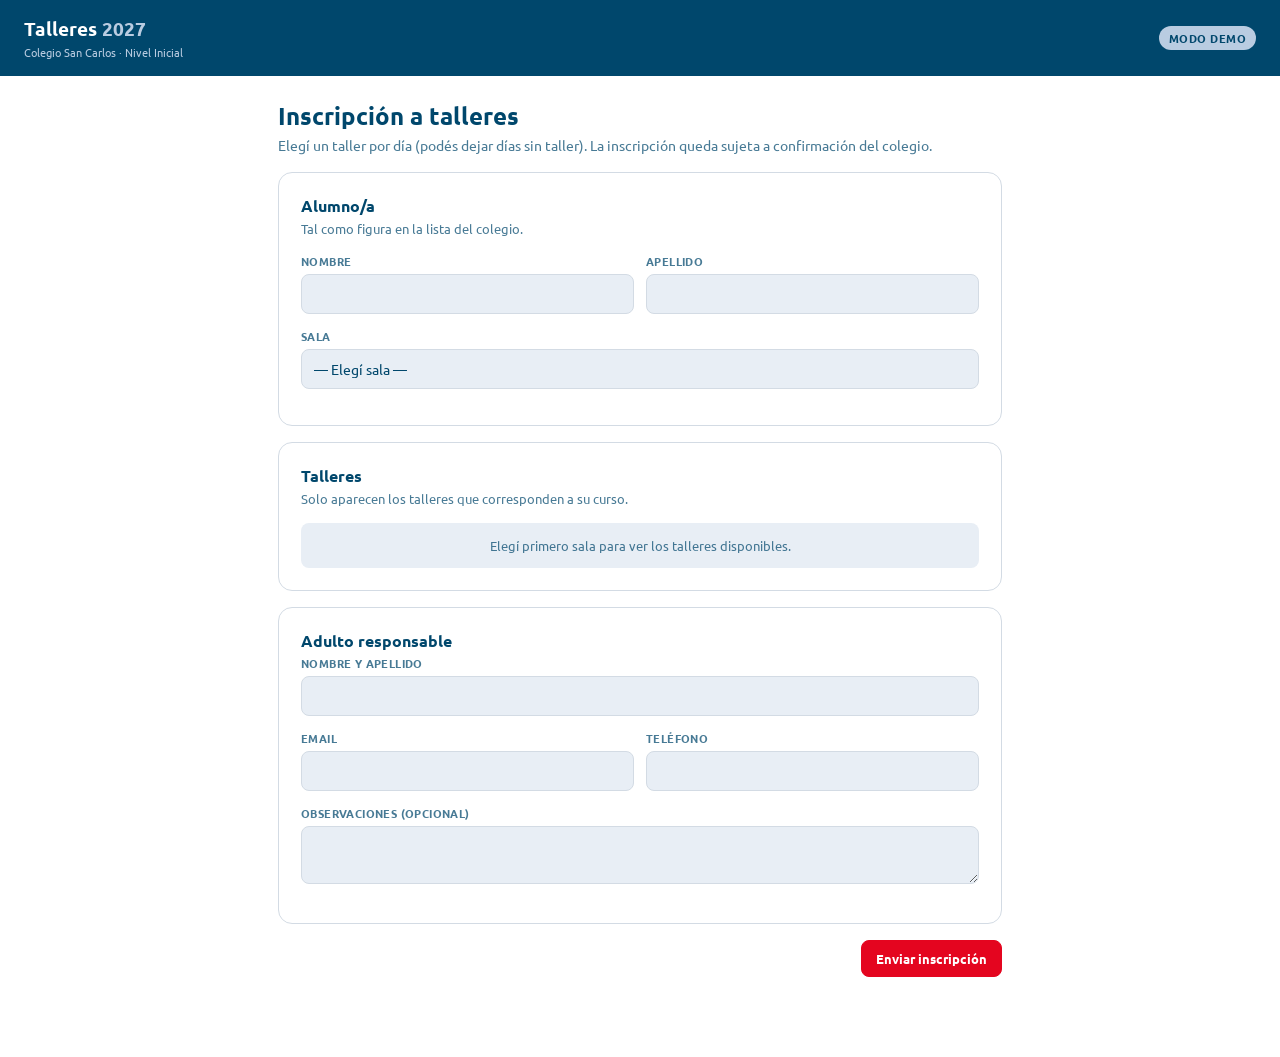
==== inicial.html @ b0eff158 "Talleres 2027: formularios de inscripción y panel de gestión Co-Authored-By: Claude Opus 5.5 <norepl" ====
<!DOCTYPE html>
<html lang="es">
<head>
<meta charset="UTF-8">
<meta name="viewport" content="width=device-width, initial-scale=1">
<title>Inscripción a Talleres</title>
<link href="https://fonts.googleapis.com/css2?family=Ubuntu:wght@400;500;700&family=Ubuntu+Mono&display=swap" rel="stylesheet">
<link rel="stylesheet" href="/css/base.css">
<link rel="stylesheet" href="/css/form.css">
</head>
<body data-nivel="inicial">
<header class="top">
  <div>
    <div class="logo">Talleres <span id="t-anio"></span></div>
    <div class="logo-sub">Colegio San Carlos · <span id="t-nivel"></span></div>
  </div>
  <div class="spacer"></div>
  <span class="demo-badge" id="demo" hidden>Modo demo</span>
</header>

<main class="wrap">
  <div class="hero">
    <h1>Inscripción a talleres</h1>
    <p>Elegí un taller por día (podés dejar días sin taller). La inscripción queda sujeta a confirmación del colegio.</p>
  </div>

  <form id="form" novalidate>
    <section class="card">
      <h2>Alumno/a</h2>
      <p class="sub">Tal como figura en la lista del colegio.</p>
      <div class="row2">
        <div class="field"><label for="nombre">Nombre</label><input id="nombre" autocomplete="off"></div>
        <div class="field"><label for="apellido">Apellido</label><input id="apellido" autocomplete="off"></div>
      </div>
      <div class="field"><label for="curso" id="lbl-curso">Curso</label><select id="curso"></select></div>
    </section>

    <section class="card">
      <h2>Talleres</h2>
      <p class="sub">Solo aparecen los talleres que corresponden a su curso.</p>
      <div id="dias"></div>
    </section>

    <section class="card">
      <h2>Adulto responsable</h2>
      <div class="field"><label for="responsable">Nombre y apellido</label><input id="responsable" autocomplete="name"></div>
      <div class="row2">
        <div class="field"><label for="email">Email</label><input id="email" type="email" autocomplete="email"></div>
        <div class="field"><label for="telefono">Teléfono</label><input id="telefono" type="tel" autocomplete="tel"></div>
      </div>
      <div class="field"><label for="observaciones">Observaciones (opcional)</label><textarea id="observaciones" rows="2"></textarea></div>
    </section>

    <div class="footer-bar">
      <span id="resumen"></span>
      <button class="btn btn-red" id="enviar" type="submit">Enviar inscripción</button>
    </div>
  </form>

  <section class="card" id="ok" hidden>
    <div class="check">✓</div>
    <h2>¡Inscripción enviada!</h2>
    <div id="ok-detalle"></div>
    <button class="btn btn-primary" id="otra" type="button">Inscribir a otro hermano/a</button>
  </section>
</main>
<div id="toast"></div>

<script src="/config/talleres.js"></script>
<script src="/js/supabase-config.js"></script>
<script src="/js/db.js"></script>
<script src="/js/form.js"></script>
</body>
</html>
---- css/base.css ----
*, *::before, *::after { box-sizing: border-box; margin: 0; padding: 0; }
[hidden] { display: none !important; }

:root {
  /* Tokens — Colegio San Carlos Diálogos */
  --azul: #00476c; --azul-dk: #003550; --rojo: #e4051f; --blanco: #ffffff;
  --celeste: #b9cce1; --celeste-lt: #e8eef5; --gris: #b2b2b2;
  --bg: var(--celeste-lt); --surface: var(--blanco); --border: #d3dbe4;
  --text: var(--azul); --muted: rgba(0,71,108,.72);
  --green: var(--azul); --green-lt: var(--celeste-lt); --amber: #8a5300; --amber-lt: #fff2dc;
  --radius: 8px; --shadow: none;
  --s1: 8px; --s2: 16px; --s3: 24px; --s4: 40px;
  --d0-bg: var(--celeste-lt); --d0-t: var(--azul); --d0-bd: var(--celeste);
  --d1-bg: var(--celeste-lt); --d1-t: var(--azul); --d1-bd: var(--celeste);
  --d2-bg: var(--celeste-lt); --d2-t: var(--azul); --d2-bd: var(--celeste);
  --d3-bg: var(--celeste-lt); --d3-t: var(--azul); --d3-bd: var(--celeste);
  --d4-bg: var(--celeste-lt); --d4-t: var(--azul); --d4-bd: var(--celeste);
}

body { font-family: 'Ubuntu', system-ui, sans-serif; background: var(--blanco); color: var(--text); min-height: 100vh; }

header.top {
  background: var(--azul); color: #fff; padding: 16px 24px;
  display: flex; align-items: center; gap: 14px; flex-wrap: wrap;
  
}
.logo { font-size: 19px; font-weight: 600; }
.logo span { color: var(--celeste); }
.logo-sub { font-size: 11px; color: var(--celeste); margin-top: 2px; }
.spacer { flex: 1; }

.btn {
  display: inline-flex; align-items: center; gap: 7px;
  font-family: inherit; font-size: 13px; font-weight: 600;
  padding: 9px 14px; border-radius: 8px; cursor: pointer;
  border: 1.5px solid var(--border); background: var(--surface); color: var(--text);
  transition: background .15s, border-color .15s, opacity .15s; white-space: nowrap;
}
.btn:hover { border-color: #c9c2b7; }
.btn:disabled { opacity: .5; cursor: default; }
.btn-primary { background: var(--azul); border-color: var(--azul); color: #fff; }
.btn-primary:hover { background: var(--azul-dk); border-color: var(--azul-dk); }
.btn-red { background: var(--rojo); border-color: var(--rojo); color: #fff; }
.btn-ghost-light { background: rgba(255,255,255,.13); border-color: rgba(255,255,255,.28); color: #fff; }
.btn-ghost-light:hover { background: rgba(255,255,255,.22); border-color: rgba(255,255,255,.4); }
.btn-sm { font-size: 12px; padding: 6px 10px; }

.field { margin-bottom: 14px; }
.field label {
  display: block; font-size: 11px; font-weight: 600; color: var(--muted);
  margin-bottom: 5px; letter-spacing: .4px; text-transform: uppercase;
}
.input, .field input, .field select, .field textarea {
  width: 100%; font-family: inherit; font-size: 14px; color: var(--text);
  background: var(--bg); border: 1.5px solid var(--border); border-radius: 8px;
  padding: 10px 12px; outline: none; transition: border-color .15s;
}
.field input:focus, .field select:focus, .field textarea:focus, .input:focus { border-color: var(--azul); background: var(--surface); }
select { appearance: none; background-image: url("data:image/svg+xml,%3Csvg xmlns='http://www.w3.org/2000/svg' width='12' height='12' viewBox='0 0 24 24' fill='none' stroke='%238C8479' stroke-width='2'%3E%3Cpolyline points='6 9 12 15 18 9'/%3E%3C/svg%3E"); background-repeat: no-repeat; background-position: right 10px center; padding-right: 30px !important; }

#toast {
  position: fixed; bottom: 26px; left: 50%; transform: translateX(-50%) translateY(16px);
  background: var(--text); color: #fff; padding: 10px 20px; border-radius: 8px;
  font-size: 13px; font-weight: 500; opacity: 0; transition: opacity .22s, transform .22s;
  pointer-events: none; z-index: 400; max-width: 420px; text-align: center;
}
#toast.show { opacity: 1; transform: translateX(-50%) translateY(0); }
#toast.ok { background: var(--azul); }
#toast.error { background: var(--rojo); }

.demo-badge {
  background: var(--celeste); color: var(--azul); font-size: 11px; font-weight: 700;
  letter-spacing: .5px; padding: 4px 10px; border-radius: 20px; text-transform: uppercase;
}
---- css/form.css ----
.wrap { max-width: 760px; margin: 0 auto; padding: 24px 18px 80px; }
.card { background: var(--surface); border: 1.5px solid var(--border); border-radius: 14px; padding: 22px; margin-bottom: 16px; }
.card h2 { font-size: 16px; font-weight: 700; color: var(--azul); margin-bottom: 4px; }
.card .sub { font-size: 13px; color: var(--muted); margin-bottom: 16px; }
.row2 { display: grid; grid-template-columns: 1fr 1fr; gap: 12px; }
@media (max-width: 560px) { .row2 { grid-template-columns: 1fr; } }
.hint { font-size: 13px; color: var(--muted); padding: 14px; background: var(--bg); border-radius: 8px; text-align: center; }
#dias { display: grid; gap: 10px; }
.dia-card { border-radius: 10px; padding: 12px 14px; border: 1.5px solid; }
.dia-nombre { font-size: 11px; font-weight: 700; letter-spacing: .8px; text-transform: uppercase; margin-bottom: 8px; }
.opts { display: flex; flex-wrap: wrap; gap: 6px; }
.opt { cursor: pointer; }
.opt input { position: absolute; opacity: 0; pointer-events: none; }
.opt span { display: inline-block; padding: 7px 12px; border-radius: 20px; background: #fff; border: 1.5px solid var(--border); font-size: 13px; font-weight: 500; transition: all .12s; }
.opt.ninguno span { color: var(--muted); }
.opt input:checked + span { color: #fff; }
.opt input:focus-visible + span { outline: 2px solid var(--azul); outline-offset: 2px; }
.sin { font-size: 13px; color: var(--muted); font-style: italic; }
.dia-card.vacio { opacity: .55; }
.d0 { background: var(--d0-bg); border-color: var(--d0-bd); } .d0 .dia-nombre { color: var(--d0-t); } .d0 .opt input:checked + span { background: var(--d0-t); border-color: var(--d0-t); }
.d1 { background: var(--d1-bg); border-color: var(--d1-bd); } .d1 .dia-nombre { color: var(--d1-t); } .d1 .opt input:checked + span { background: var(--d1-t); border-color: var(--d1-t); }
.d2 { background: var(--d2-bg); border-color: var(--d2-bd); } .d2 .dia-nombre { color: var(--d2-t); } .d2 .opt input:checked + span { background: var(--d2-t); border-color: var(--d2-t); }
.d3 { background: var(--d3-bg); border-color: var(--d3-bd); } .d3 .dia-nombre { color: var(--d3-t); } .d3 .opt input:checked + span { background: var(--d3-t); border-color: var(--d3-t); }
.d4 { background: var(--d4-bg); border-color: var(--d4-bd); } .d4 .dia-nombre { color: var(--d4-t); } .d4 .opt input:checked + span { background: var(--d4-t); border-color: var(--d4-t); }
.opt.ninguno input:checked + span { background: var(--celeste) !important; border-color: var(--celeste) !important; color: var(--azul); }
.footer-bar { display: flex; align-items: center; gap: 12px; justify-content: space-between; flex-wrap: wrap; }
#resumen { font-size: 13px; color: var(--muted); }
#ok { text-align: center; }
#ok .check { width: 56px; height: 56px; border-radius: 50%; background: var(--green-lt); color: var(--green); font-size: 28px; display: grid; place-items: center; margin: 0 auto 12px; }
#ok ul { list-style: none; margin: 12px 0 18px; font-size: 14px; line-height: 1.8; }
#ok-detalle { font-size: 14px; }
.hero { margin-bottom: 18px; }
.hero h1 { font-size: 24px; color: var(--azul); }
.hero p { color: var(--muted); font-size: 14px; margin-top: 4px; }
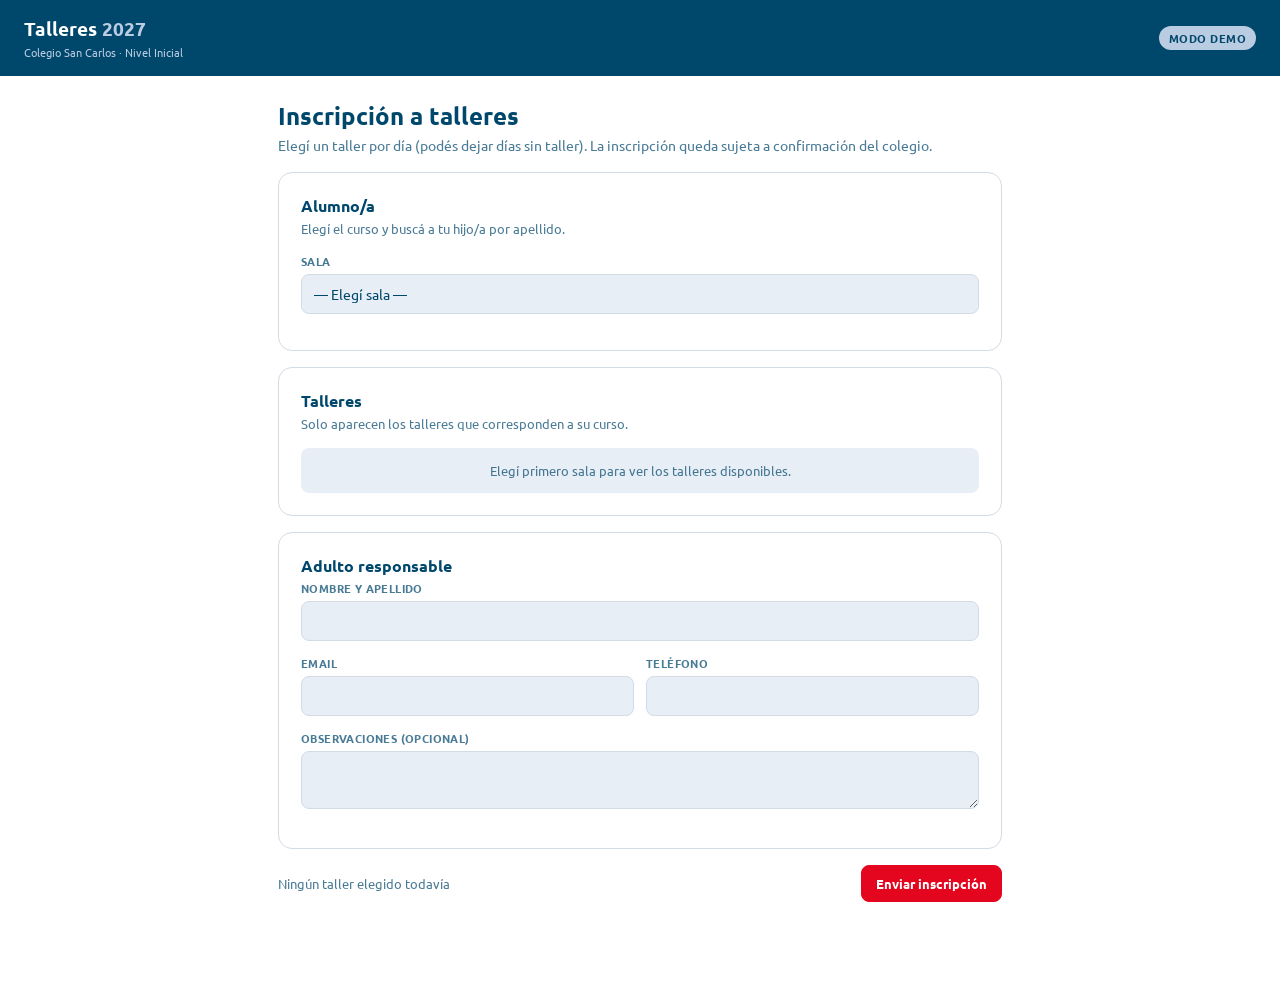
==== commit 3fda7247: "Alumnos precargados en formularios, facturación mensual y cambios a fin de mes Co-Authored-By: Claud" ====
--- a/inicial.html
+++ b/inicial.html
@@ -27,12 +27,29 @@
   <form id="form" novalidate>
     <section class="card">
       <h2>Alumno/a</h2>
-      <p class="sub">Tal como figura en la lista del colegio.</p>
-      <div class="row2">
-        <div class="field"><label for="nombre">Nombre</label><input id="nombre" autocomplete="off"></div>
-        <div class="field"><label for="apellido">Apellido</label><input id="apellido" autocomplete="off"></div>
+      <p class="sub">Elegí el curso y buscá a tu hijo/a por apellido.</p>
+      <div class="field"><label for="curso" id="lbl-curso">Curso</label><select id="curso"></select></div>
+
+      <div id="buscador" hidden>
+        <div class="field"><label for="buscar">Apellido</label>
+          <input id="buscar" autocomplete="off" placeholder="Escribí al menos 3 letras del apellido"></div>
+        <div id="resultados" class="resultados" role="listbox"></div>
+        <button type="button" class="link" id="no-esta">No lo/la encuentro en la lista</button>
       </div>
-      <div class="field"><label for="curso" id="lbl-curso">Curso</label><select id="curso"></select></div>
+
+      <div id="elegido" class="elegido" hidden>
+        <div><div class="el-nom" id="el-nom"></div><div class="el-cur" id="el-cur"></div></div>
+        <button type="button" class="link" id="cambiar-al">Cambiar</button>
+      </div>
+
+      <div id="manual" hidden>
+        <p class="aviso">Completá los datos y el colegio lo/la va a sumar a la lista.</p>
+        <div class="row2">
+          <div class="field"><label for="nombre">Nombre</label><input id="nombre" autocomplete="off"></div>
+          <div class="field"><label for="apellido">Apellido</label><input id="apellido" autocomplete="off"></div>
+        </div>
+        <button type="button" class="link" id="volver-buscar">Volver a buscar en la lista</button>
+      </div>
     </section>
 
     <section class="card">
--- a/css/form.css
+++ b/css/form.css
@@ -32,3 +32,13 @@
 .hero { margin-bottom: 18px; }
 .hero h1 { font-size: 24px; color: var(--azul); }
 .hero p { color: var(--muted); font-size: 14px; margin-top: 4px; }
+.link { background: none; border: none; color: var(--azul); font: inherit; font-size: 13px; font-weight: 500; text-decoration: underline; cursor: pointer; padding: 4px 0; }
+.resultados { display: grid; gap: 6px; margin: -4px 0 10px; }
+.resultados:empty { display: none; }
+.res-item { text-align: left; font: inherit; font-size: 14px; color: var(--azul); background: var(--blanco); border: 1.5px solid var(--border); border-radius: var(--radius); padding: 10px 12px; cursor: pointer; }
+.res-item:hover, .res-item:focus { border-color: var(--azul); background: var(--celeste-lt); outline: none; }
+.res-vacio { font-size: 13px; color: var(--muted); padding: 4px 0; }
+.elegido { display: flex; align-items: center; justify-content: space-between; gap: 12px; background: var(--celeste-lt); border: 1.5px solid var(--celeste); border-radius: var(--radius); padding: 12px 14px; }
+.el-nom { font-weight: 700; font-size: 15px; }
+.el-cur { font-size: 13px; color: var(--muted); }
+.aviso { font-size: 13px; color: var(--muted); margin-bottom: 12px; }
